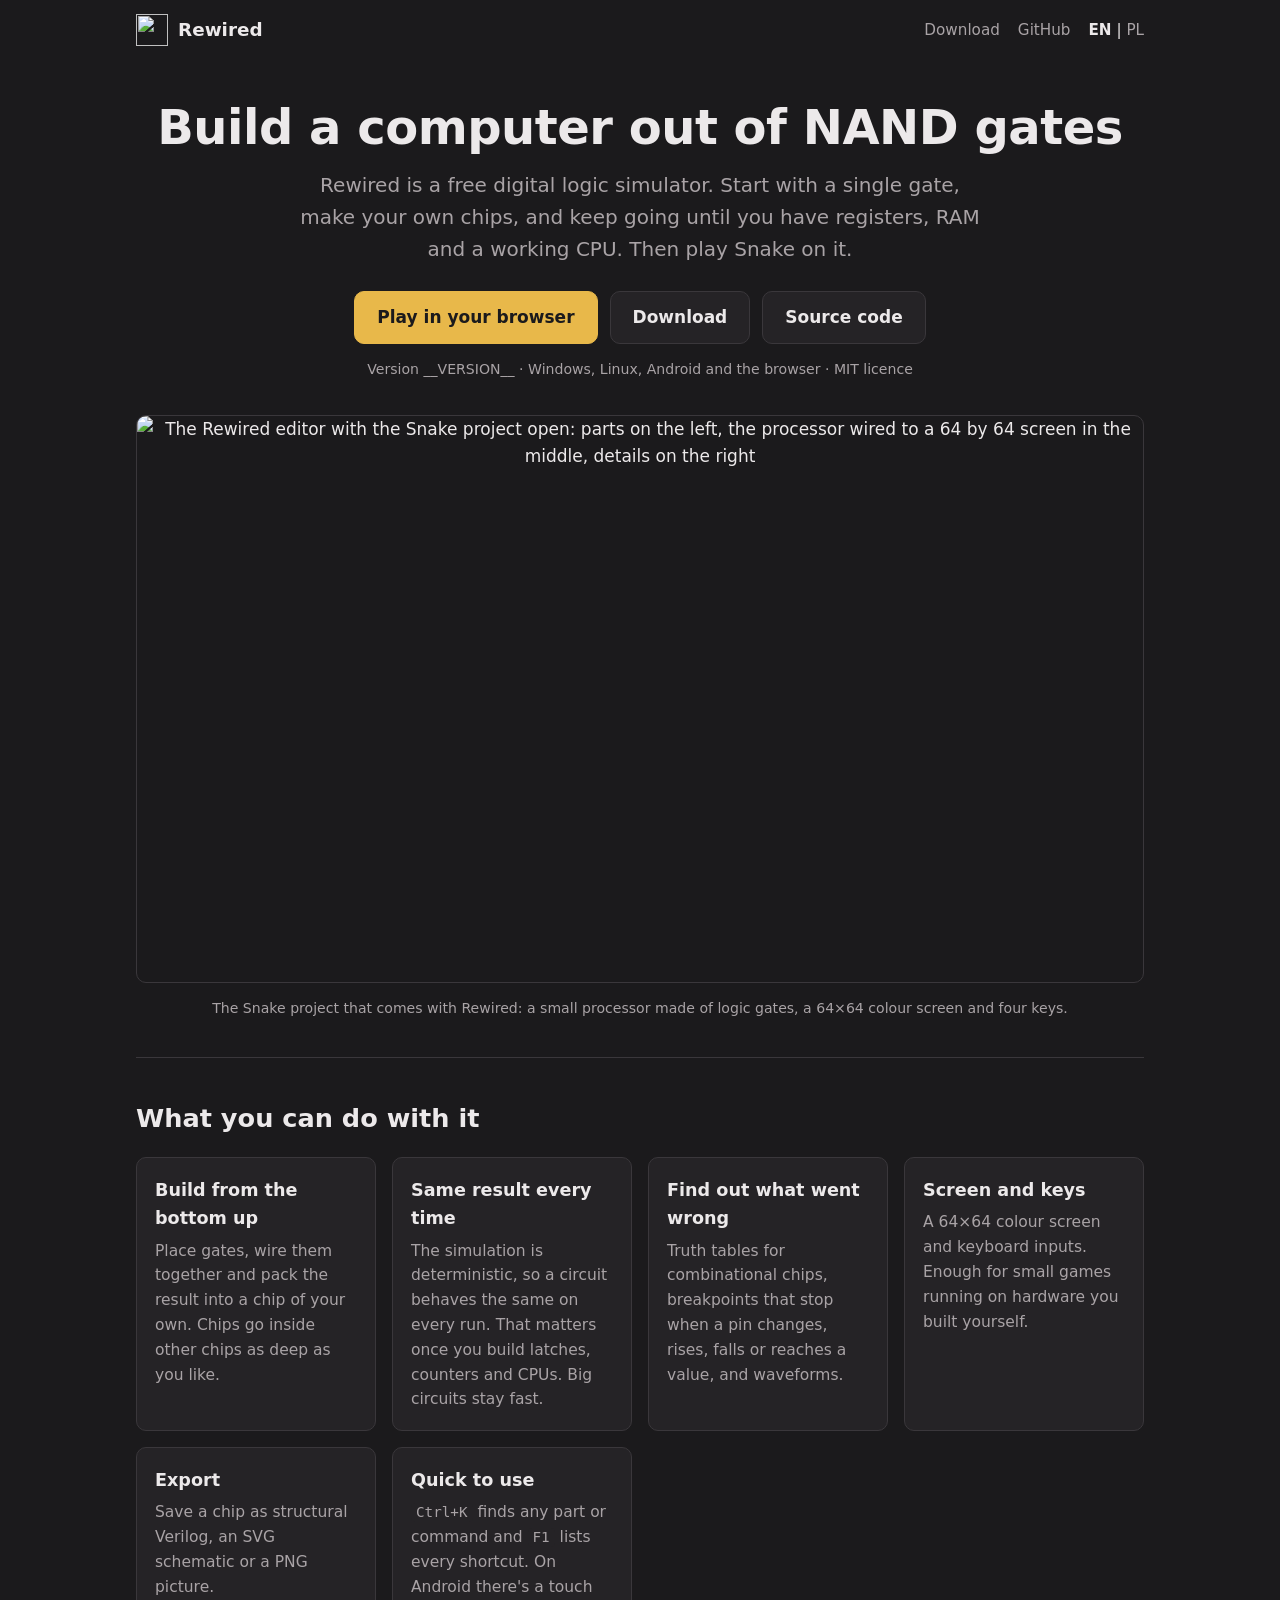
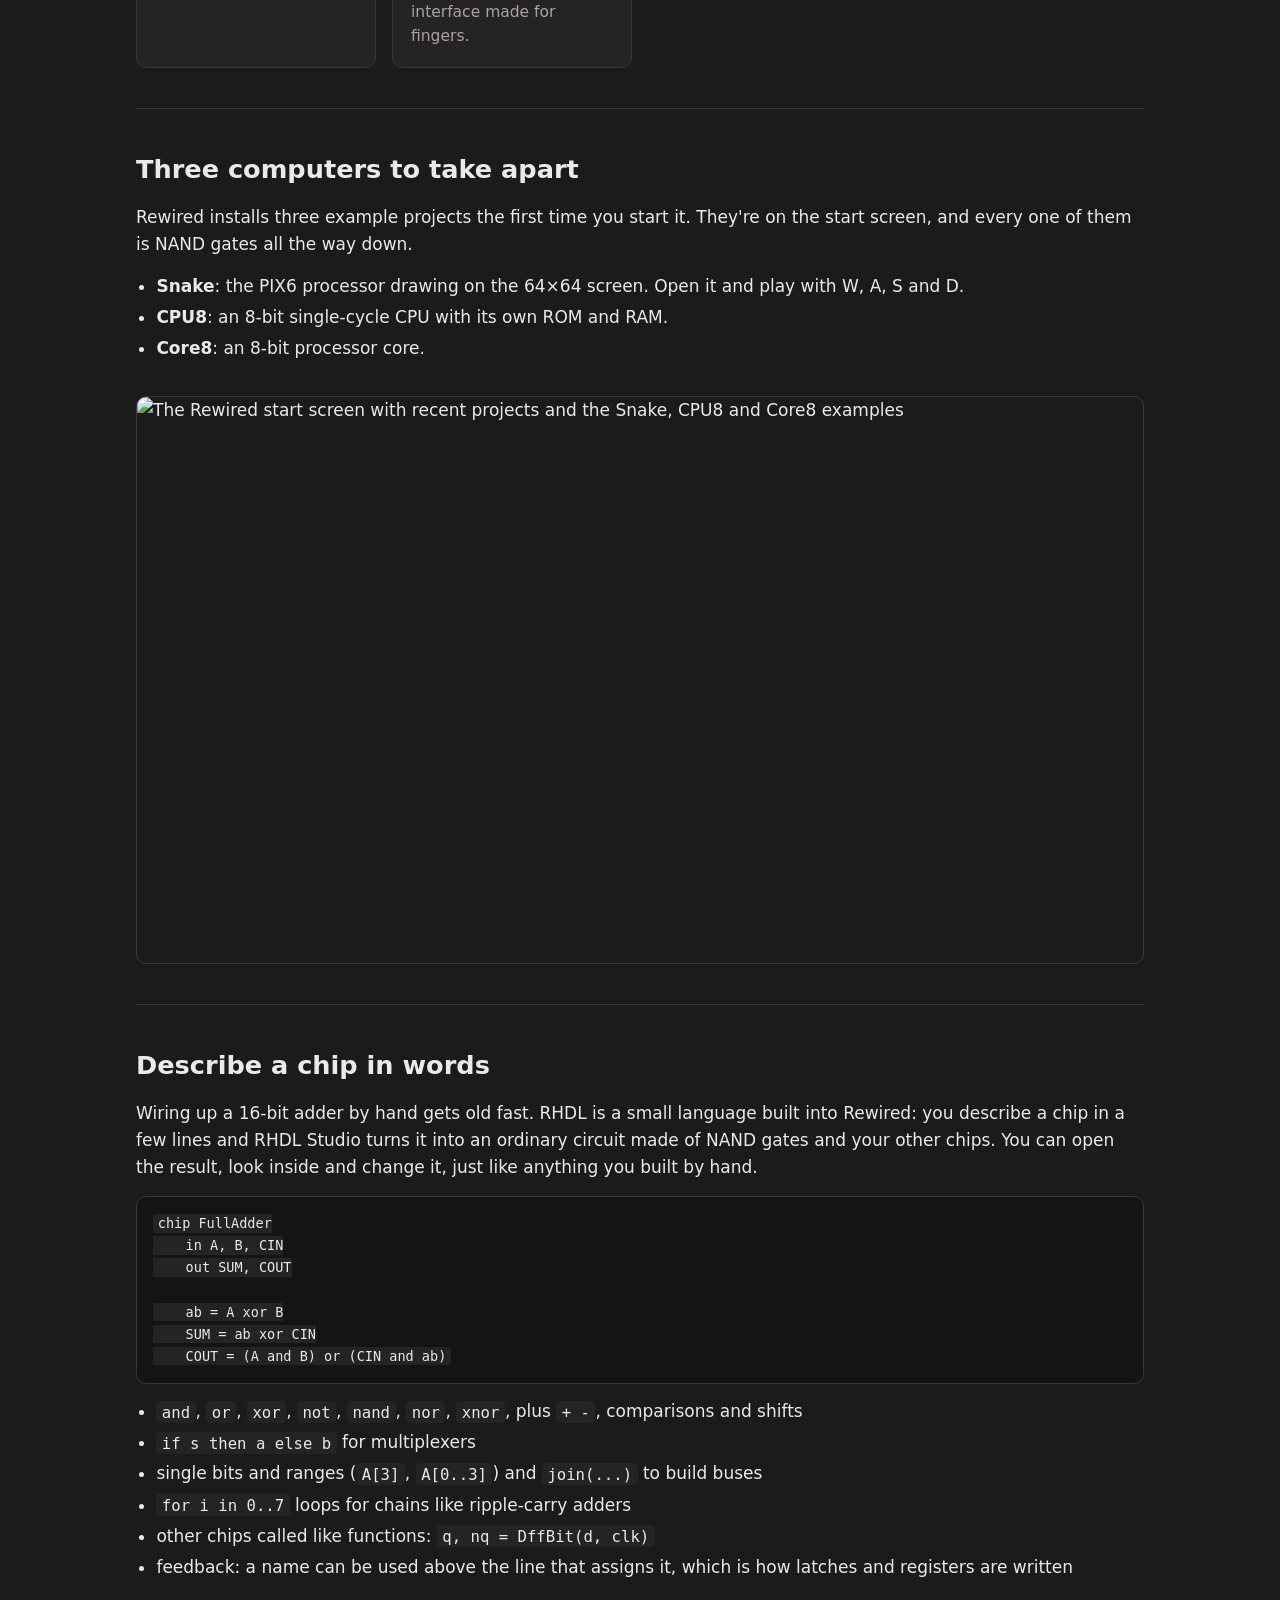
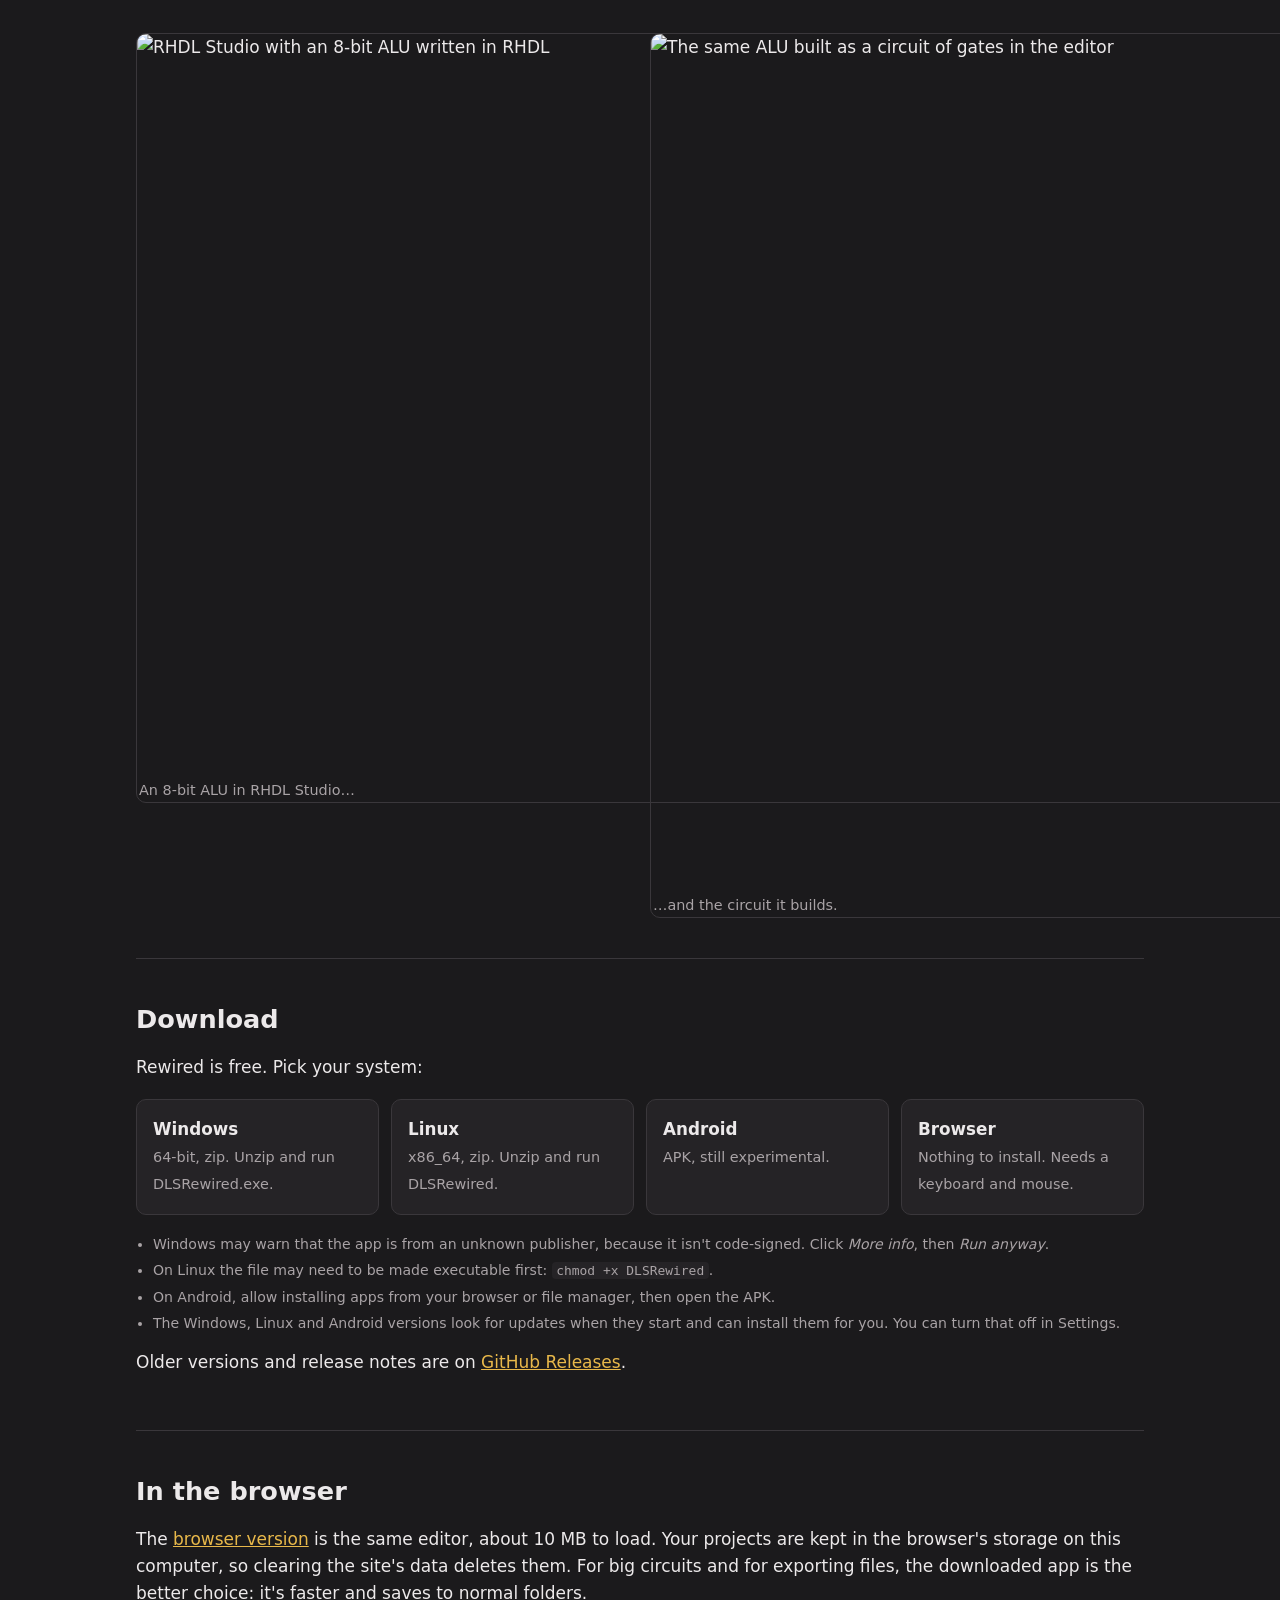
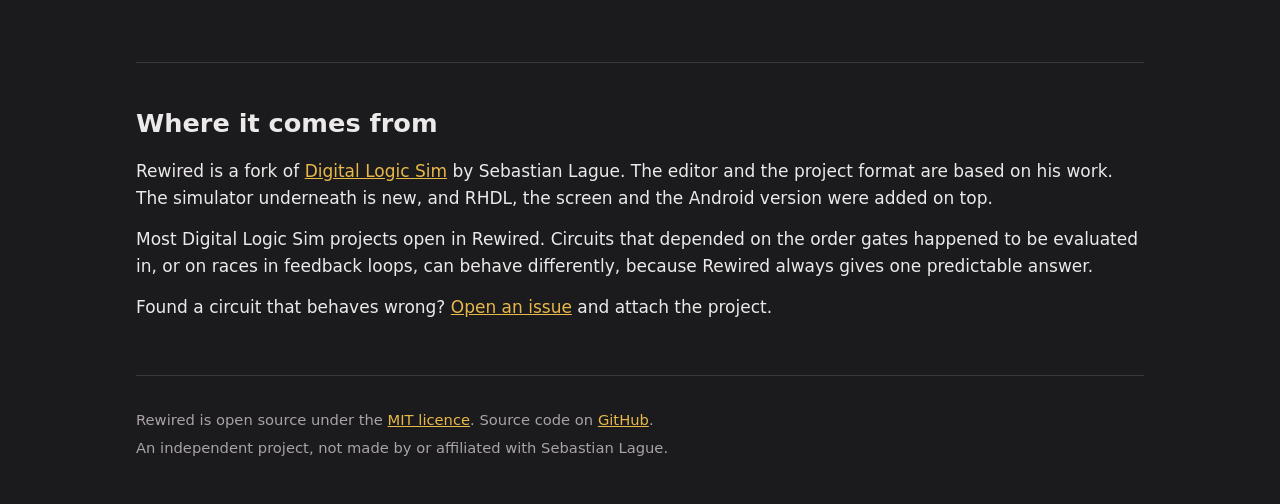
==== site/index.html @ 3108461d "Add a website on GitHub Pages with a playable browser build site/ holds an English and a Polish page" ====
<!doctype html>
<html lang="en">
<head>
<meta charset="utf-8">
<meta name="viewport" content="width=device-width, initial-scale=1">
<title>Rewired: digital logic simulator. Build a CPU from NAND gates</title>
<meta name="description" content="Free digital logic simulator for Windows, Linux, Android and the browser. Build logic gates, adders, RAM and a whole CPU out of NAND gates, then play Snake on it.">
<link rel="canonical" href="https://patyczak232323.github.io/Rewired/">
<link rel="alternate" hreflang="en" href="https://patyczak232323.github.io/Rewired/">
<link rel="alternate" hreflang="pl" href="https://patyczak232323.github.io/Rewired/pl/">
<link rel="alternate" hreflang="x-default" href="https://patyczak232323.github.io/Rewired/">
<link rel="icon" type="image/png" href="images/logo.png">
<link rel="stylesheet" href="style.css">
<meta name="theme-color" content="#1b1a1c">
<meta property="og:type" content="website">
<meta property="og:site_name" content="Rewired">
<meta property="og:title" content="Rewired: build a CPU from NAND gates">
<meta property="og:description" content="Free digital logic simulator. Build gates, RAM and a whole CPU, then play Snake on it. Windows, Linux, Android and the browser.">
<meta property="og:url" content="https://patyczak232323.github.io/Rewired/">
<meta property="og:image" content="https://patyczak232323.github.io/Rewired/images/snake-pix6.png">
<meta property="og:image:width" content="1600">
<meta property="og:image:height" content="900">
<meta property="og:locale" content="en_GB">
<meta property="og:locale:alternate" content="pl_PL">
<meta name="twitter:card" content="summary_large_image">
<script>
	// Send Polish-speaking visitors to the Polish page once. A language picked with the
	// switch at the top is remembered and always wins. Without storage nobody is redirected,
	// so a visitor can never get stuck going back and forth.
	(function () {
		try {
			var chosen = localStorage.getItem("rewired-lang");
			if (chosen === "en") return;
			var first = ((navigator.languages && navigator.languages[0]) || navigator.language || "").toLowerCase();
			if (chosen === "pl" || (!chosen && first.indexOf("pl") === 0)) location.replace("pl/" + location.hash);
		} catch (e) { }
	})();
</script>
<script type="application/ld+json">
{
	"@context": "https://schema.org",
	"@type": "SoftwareApplication",
	"name": "Rewired",
	"description": "Free digital logic simulator. Build logic gates, adders, RAM and a whole CPU out of NAND gates.",
	"applicationCategory": "EducationalApplication",
	"operatingSystem": "Windows, Linux, Android, web browser",
	"softwareVersion": "__VERSION__",
	"url": "https://patyczak232323.github.io/Rewired/",
	"downloadUrl": "https://github.com/patyczak232323/Rewired/releases/latest",
	"image": "https://patyczak232323.github.io/Rewired/images/snake-pix6.png",
	"license": "https://opensource.org/licenses/MIT",
	"isAccessibleForFree": true,
	"offers": { "@type": "Offer", "price": "0", "priceCurrency": "USD" }
}
</script>
</head>
<body>

<div class="wrap">
	<header class="top">
		<a class="brand" href="./"><img src="images/logo.png" alt="" width="32" height="32">Rewired</a>
		<nav>
			<a href="#download">Download</a>
			<a href="https://github.com/patyczak232323/Rewired">GitHub</a>
			<span class="lang"><a href="./" aria-current="true" data-lang="en" lang="en">EN</a> | <a href="pl/" data-lang="pl" lang="pl">PL</a></span>
		</nav>
	</header>

	<main>
		<div class="hero">
			<h1>Build a computer out of NAND gates</h1>
			<p class="lead">Rewired is a free digital logic simulator. Start with a single gate, make your own chips, and keep going until you have registers, RAM and a working CPU. Then play Snake on it.</p>
			<div class="buttons">
				<a class="btn primary" href="play/">Play in your browser</a>
				<a class="btn" href="#download">Download</a>
				<a class="btn" href="https://github.com/patyczak232323/Rewired">Source code</a>
			</div>
			<p class="small">Version __VERSION__ · Windows, Linux, Android and the browser · MIT licence</p>

			<figure class="shot">
				<img src="images/snake-pix6.png" width="1600" height="900" alt="The Rewired editor with the Snake project open: parts on the left, the processor wired to a 64 by 64 screen in the middle, details on the right">
			</figure>
			<p class="small">The Snake project that comes with Rewired: a small processor made of logic gates, a 64×64 colour screen and four keys.</p>
		</div>

		<section>
			<h2>What you can do with it</h2>
			<div class="grid">
				<div class="card">
					<h3>Build from the bottom up</h3>
					<p>Place gates, wire them together and pack the result into a chip of your own. Chips go inside other chips as deep as you like.</p>
				</div>
				<div class="card">
					<h3>Same result every time</h3>
					<p>The simulation is deterministic, so a circuit behaves the same on every run. That matters once you build latches, counters and CPUs. Big circuits stay fast.</p>
				</div>
				<div class="card">
					<h3>Find out what went wrong</h3>
					<p>Truth tables for combinational chips, breakpoints that stop when a pin changes, rises, falls or reaches a value, and waveforms.</p>
				</div>
				<div class="card">
					<h3>Screen and keys</h3>
					<p>A 64×64 colour screen and keyboard inputs. Enough for small games running on hardware you built yourself.</p>
				</div>
				<div class="card">
					<h3>Export</h3>
					<p>Save a chip as structural Verilog, an SVG schematic or a PNG picture.</p>
				</div>
				<div class="card">
					<h3>Quick to use</h3>
					<p><code>Ctrl+K</code> finds any part or command and <code>F1</code> lists every shortcut. On Android there's a touch interface made for fingers.</p>
				</div>
			</div>
		</section>

		<section>
			<h2>Three computers to take apart</h2>
			<p>Rewired installs three example projects the first time you start it. They're on the start screen, and every one of them is NAND gates all the way down.</p>
			<ul class="plain">
				<li><strong>Snake</strong>: the PIX6 processor drawing on the 64×64 screen. Open it and play with W, A, S and D.</li>
				<li><strong>CPU8</strong>: an 8-bit single-cycle CPU with its own ROM and RAM.</li>
				<li><strong>Core8</strong>: an 8-bit processor core.</li>
			</ul>
			<figure class="shot">
				<img src="images/main-menu.png" width="1600" height="900" alt="The Rewired start screen with recent projects and the Snake, CPU8 and Core8 examples" loading="lazy">
			</figure>
		</section>

		<section>
			<h2>Describe a chip in words</h2>
			<p>Wiring up a 16-bit adder by hand gets old fast. RHDL is a small language built into Rewired: you describe a chip in a few lines and RHDL Studio turns it into an ordinary circuit made of NAND gates and your other chips. You can open the result, look inside and change it, just like anything you built by hand.</p>
<pre><code>chip FullAdder
    in A, B, CIN
    out SUM, COUT

    ab = A xor B
    SUM = ab xor CIN
    COUT = (A and B) or (CIN and ab)</code></pre>
			<ul class="plain">
				<li><code>and</code>, <code>or</code>, <code>xor</code>, <code>not</code>, <code>nand</code>, <code>nor</code>, <code>xnor</code>, plus <code>+ -</code>, comparisons and shifts</li>
				<li><code>if s then a else b</code> for multiplexers</li>
				<li>single bits and ranges (<code>A[3]</code>, <code>A[0..3]</code>) and <code>join(...)</code> to build buses</li>
				<li><code>for i in 0..7</code> loops for chains like ripple-carry adders</li>
				<li>other chips called like functions: <code>q, nq = DffBit(d, clk)</code></li>
				<li>feedback: a name can be used above the line that assigns it, which is how latches and registers are written</li>
			</ul>
			<div class="split">
				<figure class="shot">
					<img src="images/rhdl-studio.png" width="1600" height="735" alt="RHDL Studio with an 8-bit ALU written in RHDL" loading="lazy">
					<figcaption>An 8-bit ALU in RHDL Studio…</figcaption>
				</figure>
				<figure class="shot">
					<img src="images/rhdl-generated-alu.png" width="1600" height="850" alt="The same ALU built as a circuit of gates in the editor" loading="lazy">
					<figcaption>…and the circuit it builds.</figcaption>
				</figure>
			</div>
		</section>

		<section id="download">
			<h2>Download</h2>
			<p>Rewired is free. Pick your system:</p>
			<div class="downloads">
				<a class="dl" href="https://github.com/patyczak232323/Rewired/releases/latest/download/DLSRewired-Windows-x64.zip">
					<strong>Windows</strong>
					<span>64-bit, zip. Unzip and run DLSRewired.exe.</span>
				</a>
				<a class="dl" href="https://github.com/patyczak232323/Rewired/releases/latest/download/DLSRewired-Linux-x86_64.zip">
					<strong>Linux</strong>
					<span>x86_64, zip. Unzip and run DLSRewired.</span>
				</a>
				<a class="dl" href="https://github.com/patyczak232323/Rewired/releases/latest/download/DLSRewired-Android-arm64.apk">
					<strong>Android</strong>
					<span>APK, still experimental.</span>
				</a>
				<a class="dl" href="play/">
					<strong>Browser</strong>
					<span>Nothing to install. Needs a keyboard and mouse.</span>
				</a>
			</div>
			<ul class="plain small">
				<li>Windows may warn that the app is from an unknown publisher, because it isn't code-signed. Click <em>More info</em>, then <em>Run anyway</em>.</li>
				<li>On Linux the file may need to be made executable first: <code>chmod +x DLSRewired</code>.</li>
				<li>On Android, allow installing apps from your browser or file manager, then open the APK.</li>
				<li>The Windows, Linux and Android versions look for updates when they start and can install them for you. You can turn that off in Settings.</li>
			</ul>
			<p>Older versions and release notes are on <a href="https://github.com/patyczak232323/Rewired/releases">GitHub Releases</a>.</p>
		</section>

		<section>
			<h2>In the browser</h2>
			<p>The <a href="play/">browser version</a> is the same editor, about 10&nbsp;MB to load. Your projects are kept in the browser's storage on this computer, so clearing the site's data deletes them. For big circuits and for exporting files, the downloaded app is the better choice: it's faster and saves to normal folders.</p>
		</section>

		<section>
			<h2>Where it comes from</h2>
			<p>Rewired is a fork of <a href="https://github.com/SebLague/Digital-Logic-Sim">Digital Logic Sim</a> by Sebastian Lague. The editor and the project format are based on his work. The simulator underneath is new, and RHDL, the screen and the Android version were added on top.</p>
			<p>Most Digital Logic Sim projects open in Rewired. Circuits that depended on the order gates happened to be evaluated in, or on races in feedback loops, can behave differently, because Rewired always gives one predictable answer.</p>
			<p>Found a circuit that behaves wrong? <a href="https://github.com/patyczak232323/Rewired/issues">Open an issue</a> and attach the project.</p>
		</section>
	</main>

	<footer>
		<p>Rewired is open source under the <a href="https://github.com/patyczak232323/Rewired/blob/main/LICENSE">MIT licence</a>. Source code on <a href="https://github.com/patyczak232323/Rewired">GitHub</a>.</p>
		<p>An independent project, not made by or affiliated with Sebastian Lague.</p>
	</footer>
</div>

<script>
	// Remember the language picked with the switch at the top.
	document.querySelectorAll("[data-lang]").forEach(function (a) {
		a.addEventListener("click", function () {
			try { localStorage.setItem("rewired-lang", a.getAttribute("data-lang")); } catch (e) { }
		});
	});
</script>
</body>
</html>
---- site/style.css ----
:root {
	--bg: #1b1a1c;
	--bg-raised: #252326;
	--line: #3a373b;
	--text: #ece9ea;
	--text-dim: #a9a3a6;
	--accent: #e8b84a;
	--wire-red: #d84a4a;
	--wire-blue: #3f7fe0;
	--radius: 10px;
	--max: 1040px;
	color-scheme: dark;
}

* { box-sizing: border-box; }

html { -webkit-text-size-adjust: 100%; }

body {
	margin: 0;
	background: var(--bg);
	color: var(--text);
	font: 17px/1.6 system-ui, -apple-system, "Segoe UI", Roboto, Ubuntu, sans-serif;
}

a { color: var(--accent); }
a:hover { text-decoration-thickness: 2px; }

img { max-width: 100%; height: auto; display: block; }

code, pre { font-family: ui-monospace, "Cascadia Mono", "DejaVu Sans Mono", Consolas, monospace; }
code { font-size: 0.92em; background: var(--bg-raised); padding: 0.1em 0.35em; border-radius: 4px; }

.wrap { max-width: var(--max); margin: 0 auto; padding: 0 16px; }

/* Top bar */
.top {
	display: flex;
	align-items: center;
	justify-content: space-between;
	gap: 16px;
	padding: 14px 0;
}
.brand {
	display: flex;
	align-items: center;
	gap: 10px;
	color: var(--text);
	text-decoration: none;
	font-weight: 700;
	font-size: 1.15rem;
}
.brand img { width: 32px; height: 32px; }
.top nav { display: flex; gap: 18px; align-items: center; font-size: 0.95rem; }
.top nav a { color: var(--text-dim); text-decoration: none; }
.top nav a:hover { color: var(--text); }
.lang a[aria-current="true"] { color: var(--text); font-weight: 600; }

/* Hero */
.hero { padding: 40px 0 24px; text-align: center; }
.hero h1 {
	font-size: clamp(1.9rem, 5vw, 3rem);
	line-height: 1.15;
	margin: 0 0 14px;
	letter-spacing: -0.01em;
}
.hero p.lead {
	font-size: clamp(1.05rem, 2.4vw, 1.25rem);
	color: var(--text-dim);
	max-width: 680px;
	margin: 0 auto 26px;
}
.buttons { display: flex; flex-wrap: wrap; gap: 12px; justify-content: center; }
.btn {
	display: inline-block;
	padding: 12px 22px;
	border-radius: var(--radius);
	font-weight: 600;
	text-decoration: none;
	border: 1px solid var(--line);
	color: var(--text);
	background: var(--bg-raised);
}
.btn:hover { border-color: var(--text-dim); }
.btn.primary { background: var(--accent); border-color: var(--accent); color: #1b1a1c; }
.btn.primary:hover { filter: brightness(1.08); }
.small { font-size: 0.88rem; color: var(--text-dim); }
.hero .small { margin-top: 14px; }

.shot {
	margin: 34px auto 0;
	border-radius: var(--radius);
	border: 1px solid var(--line);
	overflow: hidden;
}
figure { margin: 0; }
figcaption { font-size: 0.9rem; color: var(--text-dim); padding: 10px 2px 0; }

/* Sections */
section { padding: 40px 0; border-top: 1px solid var(--line); }
section h2 { font-size: 1.6rem; margin: 0 0 14px; }
section h3 { font-size: 1.1rem; margin: 0 0 6px; }
section p { margin: 0 0 14px; }

.grid {
	display: grid;
	grid-template-columns: repeat(auto-fit, minmax(240px, 1fr));
	gap: 16px;
	margin-top: 18px;
}
.card {
	background: var(--bg-raised);
	border: 1px solid var(--line);
	border-radius: var(--radius);
	padding: 18px;
}
.card p { margin: 0; color: var(--text-dim); font-size: 0.97rem; }

.split {
	display: grid;
	grid-template-columns: 1fr 1fr;
	gap: 20px;
	align-items: start;
	margin-top: 18px;
}
@media (max-width: 760px) { .split { grid-template-columns: 1fr; } }

pre {
	background: #141315;
	border: 1px solid var(--line);
	border-radius: var(--radius);
	padding: 16px;
	overflow-x: auto;
	font-size: 0.92rem;
	line-height: 1.5;
	margin: 0 0 14px;
}

ul.plain { padding-left: 1.2em; margin: 0 0 14px; }
ul.plain li { margin: 4px 0; }

/* Downloads */
.downloads {
	display: grid;
	grid-template-columns: repeat(auto-fit, minmax(220px, 1fr));
	gap: 12px;
	margin: 18px 0;
}
.dl {
	display: block;
	padding: 16px;
	border-radius: var(--radius);
	background: var(--bg-raised);
	border: 1px solid var(--line);
	color: var(--text);
	text-decoration: none;
}
.dl:hover { border-color: var(--accent); }
.dl strong { display: block; font-size: 1.05rem; }
.dl span { color: var(--text-dim); font-size: 0.9rem; }

footer { border-top: 1px solid var(--line); padding: 28px 0 40px; color: var(--text-dim); font-size: 0.92rem; }
footer p { margin: 4px 0; }

@media (max-width: 560px) {
	.top { flex-wrap: wrap; }
	.top nav { gap: 14px; flex-wrap: wrap; }
	.hero { padding-top: 24px; }
	.btn { width: 100%; text-align: center; }
}
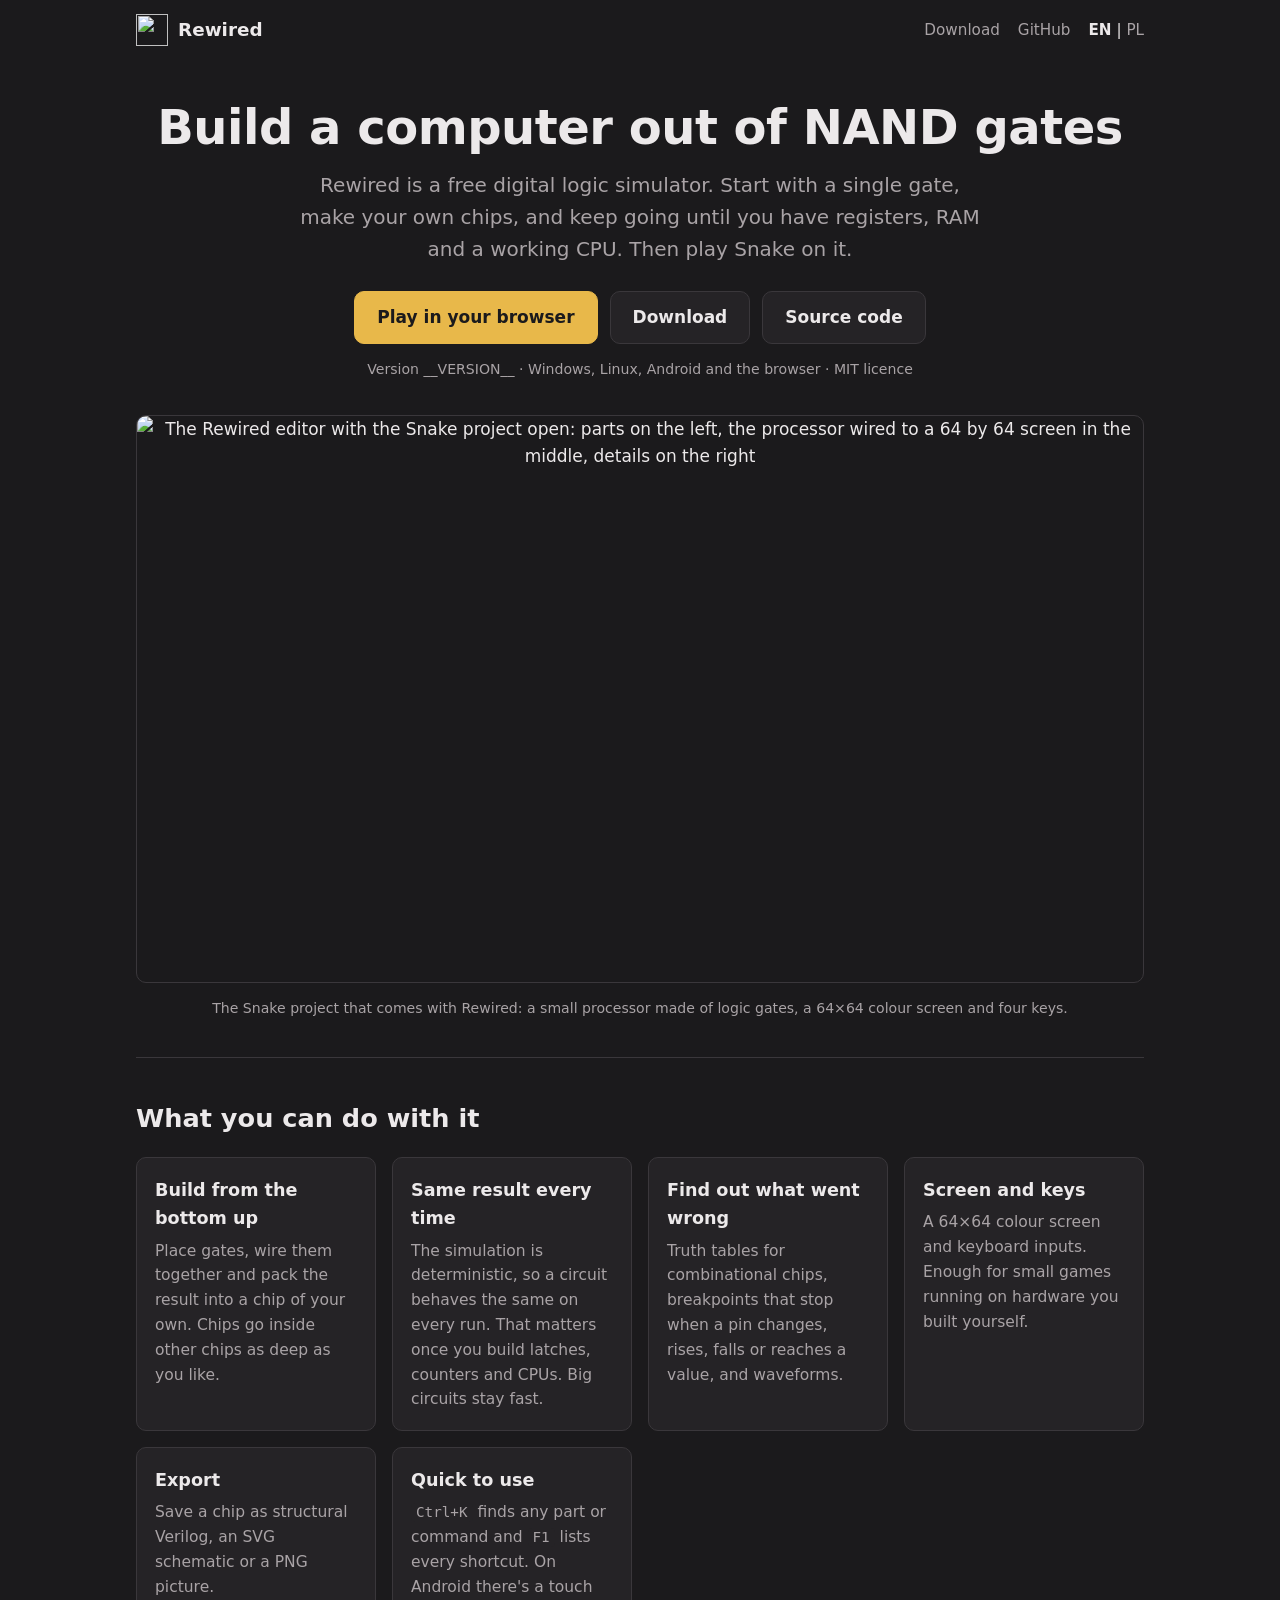
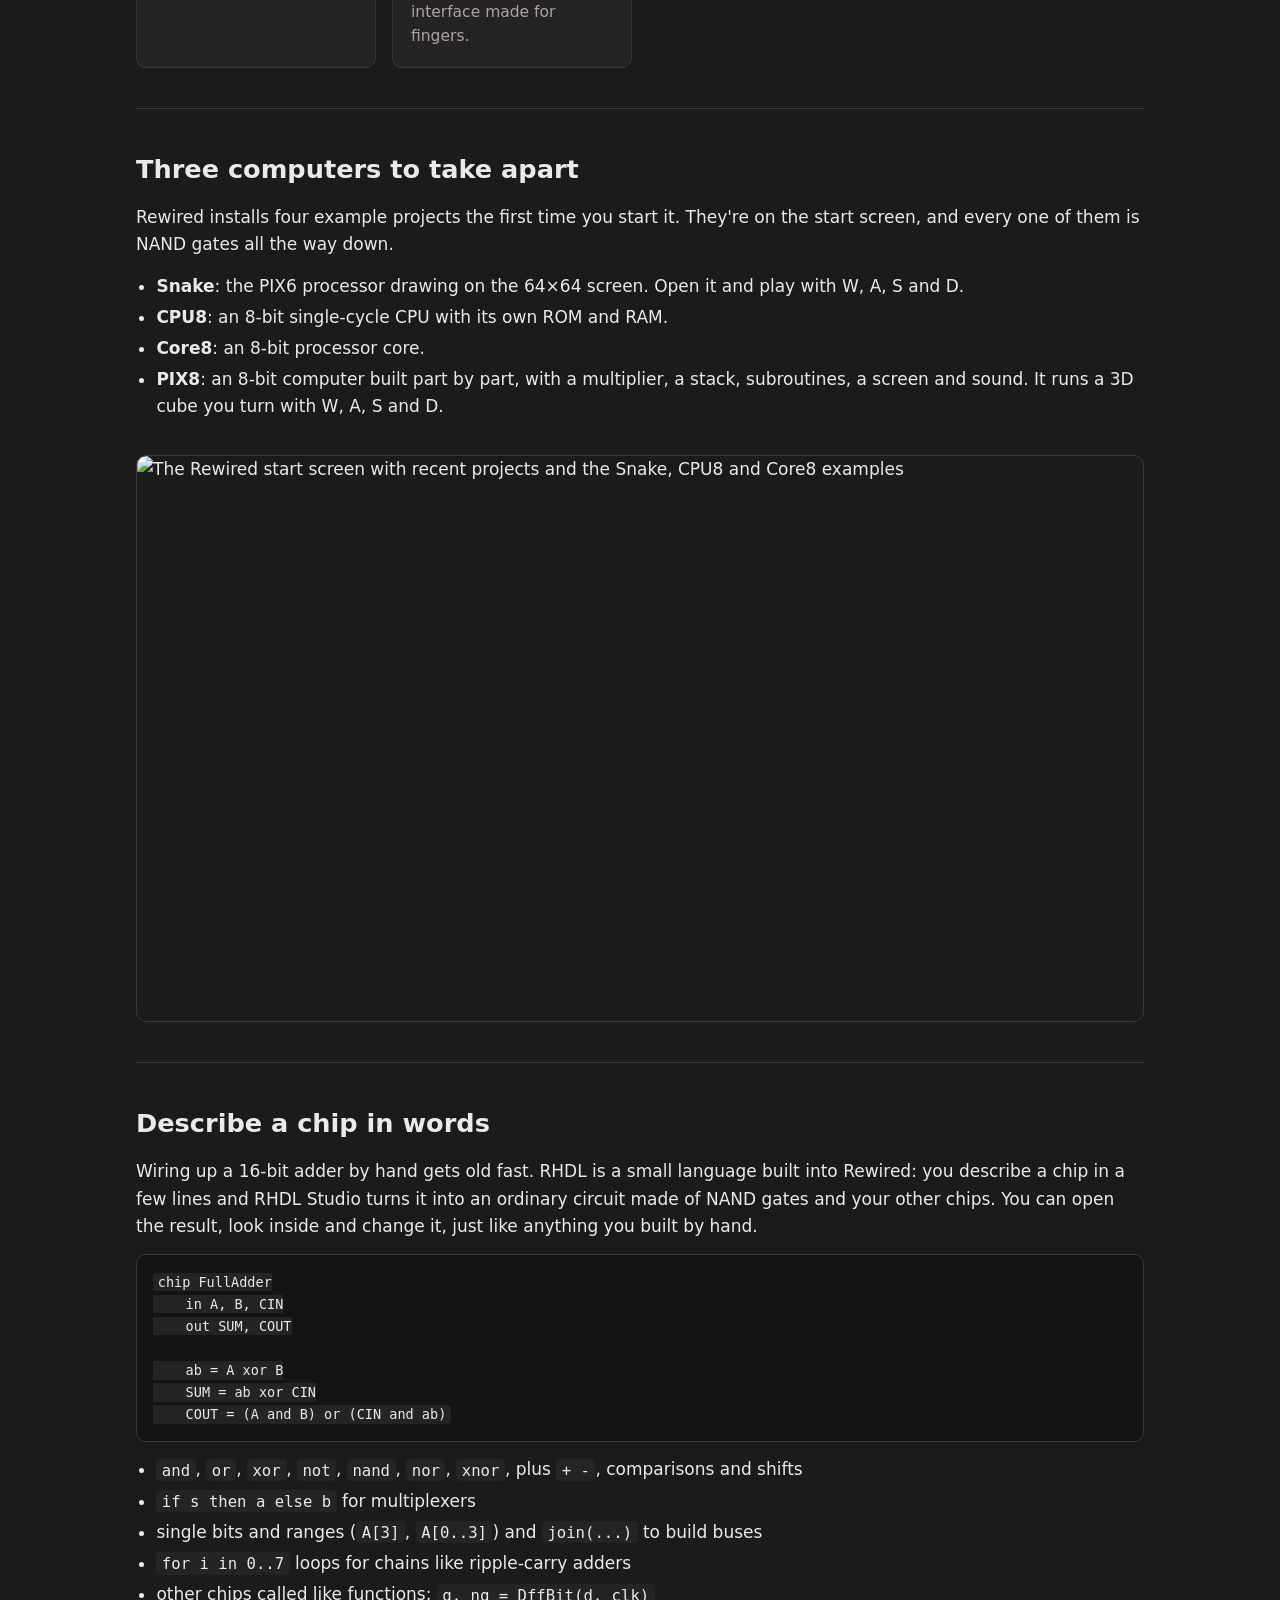
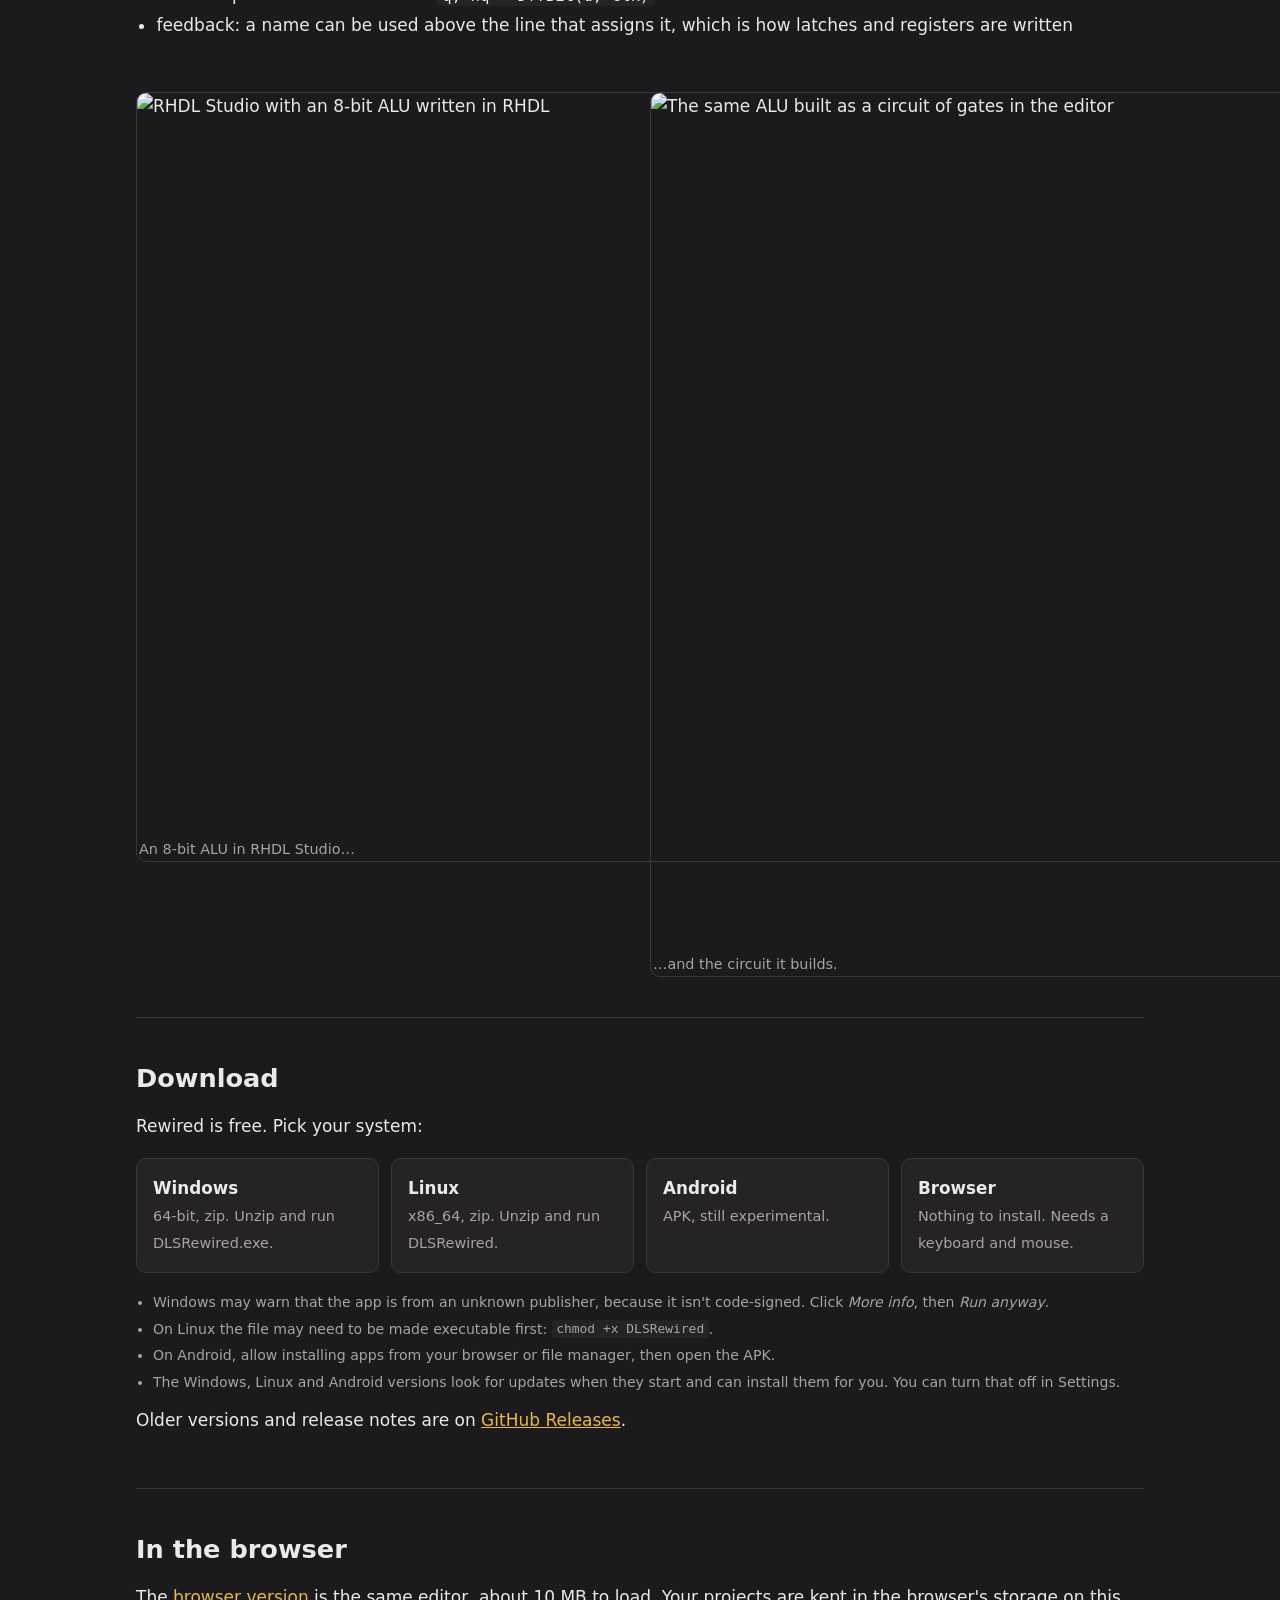
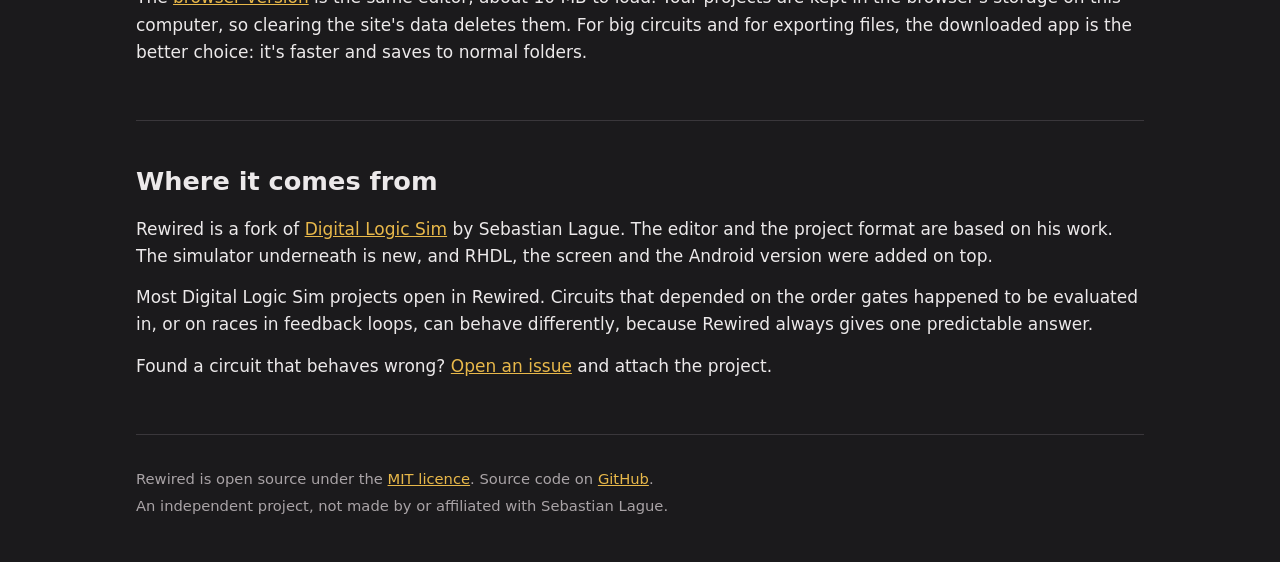
==== commit 55ed150a: "Add PIX8: an 8-bit computer built part by part, with a 3D cube demo PIX8 is a new example project: a" ====
--- a/site/index.html
+++ b/site/index.html
@@ -115,11 +115,12 @@
 
 		<section>
 			<h2>Three computers to take apart</h2>
-			<p>Rewired installs three example projects the first time you start it. They're on the start screen, and every one of them is NAND gates all the way down.</p>
+			<p>Rewired installs four example projects the first time you start it. They're on the start screen, and every one of them is NAND gates all the way down.</p>
 			<ul class="plain">
 				<li><strong>Snake</strong>: the PIX6 processor drawing on the 64×64 screen. Open it and play with W, A, S and D.</li>
 				<li><strong>CPU8</strong>: an 8-bit single-cycle CPU with its own ROM and RAM.</li>
 				<li><strong>Core8</strong>: an 8-bit processor core.</li>
+				<li><strong>PIX8</strong>: an 8-bit computer built part by part, with a multiplier, a stack, subroutines, a screen and sound. It runs a 3D cube you turn with W, A, S and D.</li>
 			</ul>
 			<figure class="shot">
 				<img src="images/main-menu.png" width="1600" height="900" alt="The Rewired start screen with recent projects and the Snake, CPU8 and Core8 examples" loading="lazy">
